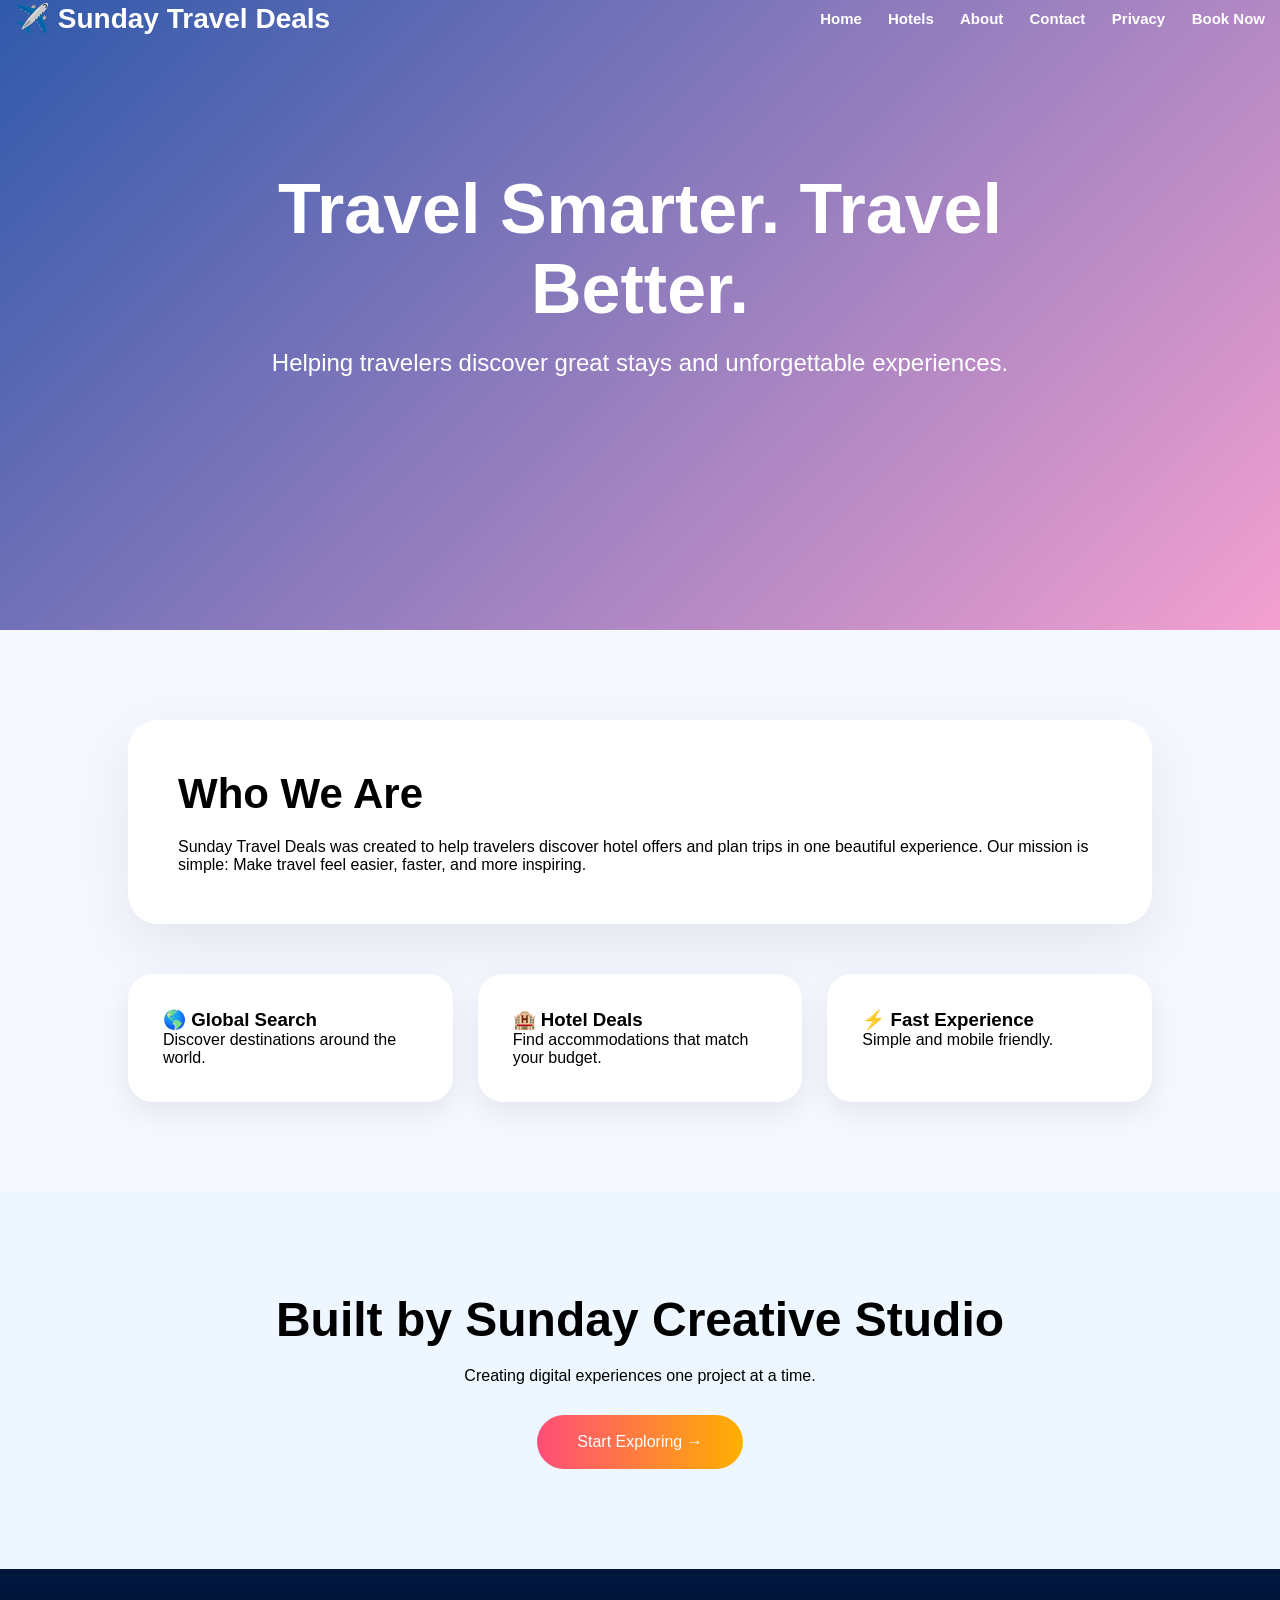
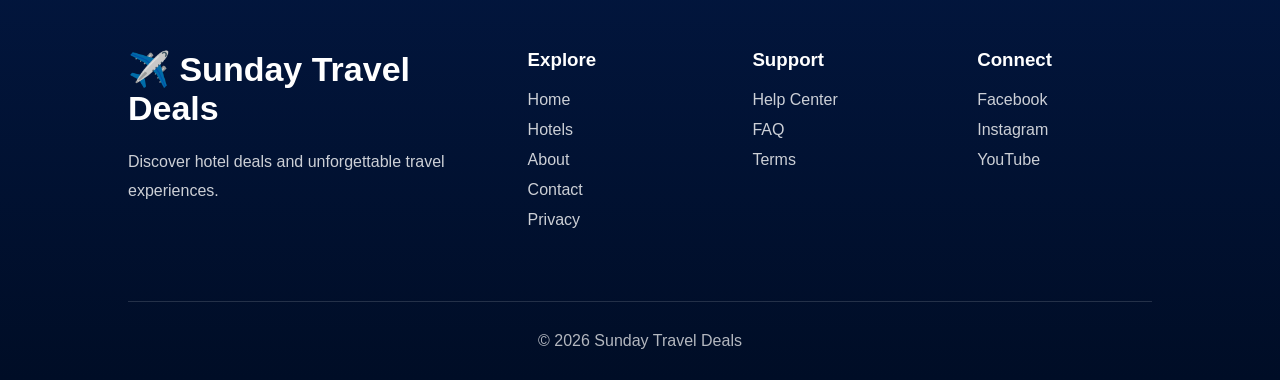
==== about.html @ 5bc079fc "Initial commit — Sunday Travel Deals site with Travelpayouts integration Includes hotel and flight s" ====
<!DOCTYPE html>
<html lang="en">

<head>
<meta charset="UTF-8">

<meta name="viewport"
content="width=device-width,initial-scale=1.0">

<title>About Us | Sunday Travel Deals</title>

<link rel="stylesheet"
href="styles.css">

</head>

<body>

<header class="about-hero">

<nav>

<div class="logo">
✈️ Sunday Travel Deals
</div>

<div class="menu">

<a href="index.html">
Home
</a>

<a href="hotels.html">
Hotels
</a>

<a href="about.html">
About
</a>
<a href="contact.html">Contact</a>

<a href="privacy.html">Privacy</a>
<button onclick="location.href='index.html'">
Book Now
</button>

</div>

</nav>

<div class="about-center">

<h1>
Travel Smarter.
Travel Better.
</h1>

<p>

Helping travelers discover great stays and unforgettable experiences.

</p>

</div>

</header>

<section class="about-content">

<div class="about-card">

<h2>
Who We Are
</h2>

<p>

Sunday Travel Deals was created to help travelers discover hotel offers and plan trips in one beautiful experience.

Our mission is simple:

Make travel feel easier, faster, and more inspiring.

</p>

</div>

<div class="about-grid">

<div class="info-box">

<h3>
🌎 Global Search
</h3>

<p>

Discover destinations around the world.

</p>

</div>

<div class="info-box">

<h3>
🏨 Hotel Deals
</h3>

<p>

Find accommodations that match your budget.

</p>

</div>

<div class="info-box">

<h3>
⚡ Fast Experience
</h3>

<p>

Simple and mobile friendly.

</p>

</div>

</div>

</section>

<section class="founder">

<h2>

Built by Sunday Creative Studio

</h2>

<p>

Creating digital experiences one project at a time.

</p>

<a href="index.html">

Start Exploring →

</a>

</section>
<footer class="site-footer">

<div class="footer-top">

<div class="footer-brand">

<h2>
✈️ Sunday Travel Deals
</h2>

<p>

Discover hotel deals and unforgettable travel experiences.

</p>

</div>

<div class="footer-links">

<h3>
Explore
</h3>

<a href="index.html">
Home
</a>

<a href="hotels.html">
Hotels
</a>

<a href="about.html">
About
</a>

<a href="contact.html">
Contact
</a>

<a href="privacy.html">
Privacy
</a>

</div>

<div class="footer-links">

<h3>
Support
</h3>

<a href="#">
Help Center
</a>

<a href="#">
FAQ
</a>

<a href="#">
Terms
</a>

</div>

<div class="footer-links">

<h3>
Connect
</h3>

<a href="#">
Facebook
</a>

<a href="#">
Instagram
</a>

<a href="#">
YouTube
</a>

</div>

</div>

<div class="footer-bottom">

© 2026 Sunday Travel Deals

</div>

</footer>

</body>

</html>
---- styles.css ----
* {
  margin: 0;
  padding: 0;
  box-sizing: border-box;
  font-family: Arial, sans-serif;
}

body {
  background: #eef6ff;
}

.hero {
  position: relative;
  height: 100vh;
  overflow: hidden;
  color: white;
}

.bg-video {
  position: absolute;
  width: 100%;
  height: 100%;
  object-fit: cover;
}

.overlay {
  position: absolute;
  inset: 0;
  background: linear-gradient(135deg, rgba(0,40,120,.65), rgba(255,0,130,.35), rgba(0,210,255,.25));
}

nav {
  position: relative;
  z-index: 5;
  display: flex;
  justify-content: space-between;
  align-items: center;
  padding: 28px 45px;
}

.logo {
  font-size: 28px;
  font-weight: bold;
}

.menu a,
.menu button {
  margin-left: 22px;
  color: white;
  background: transparent;
  border: none;
  font-weight: bold;
  text-decoration: none;
  cursor: pointer;
  font-size: 15px;
}

.hero-content {
  position: relative;
  z-index: 4;
  height: 75%;
  display: flex;
  flex-direction: column;
  justify-content: center;
  align-items: center;
  text-align: center;
}

.hero-content h1 {
  font-size: 70px;
  max-width: 900px;
}

.hero-content p {
  font-size: 22px;
  margin: 18px 0 35px;
}

.glass-search {
  width: 90%;
  max-width: 1050px;
  display: grid;
  grid-template-columns: 2fr 1fr 1fr 1fr auto;
  gap: 12px;
  padding: 20px;
  border-radius: 25px;
  background: rgba(255,255,255,.22);
  backdrop-filter: blur(18px);
  border: 1px solid rgba(255,255,255,.4);
  box-shadow: 0 25px 60px rgba(0,0,0,.25);
}

.glass-search input,
.glass-search select,
.glass-search button {
  padding: 16px;
  border-radius: 15px;
  border: none;
}

.glass-search button,
.login-btn {
  background: linear-gradient(90deg, #ff4d79, #ffb000);
  color: white;
  font-weight: bold;
  cursor: pointer;
}

.cloud {
  position: absolute;
  z-index: 2;
  width: 220px;
  height: 70px;
  background: rgba(255,255,255,.65);
  border-radius: 50px;
  filter: blur(2px);
}

.cloud::before,
.cloud::after {
  content: "";
  position: absolute;
  background: rgba(255,255,255,.7);
  border-radius: 50%;
}

.cloud::before {
  width: 90px;
  height: 90px;
  top: -40px;
  left: 35px;
}

.cloud::after {
  width: 120px;
  height: 120px;
  top: -60px;
  right: 25px;
}

.cloud1 {
  top: 20%;
  left: -250px;
  animation: clouds 55s linear infinite;
}

.cloud2 {
  top: 45%;
  left: -350px;
  transform: scale(.7);
  animation: clouds 75s linear infinite;
}

.cloud3 {
  top: 65%;
  left: -400px;
  transform: scale(1.2);
  animation: clouds 90s linear infinite;
}

@keyframes clouds {
  from { left: -400px; }
  to { left: 120%; }
}

.deals {
  padding: 80px 8%;
}

.deals h2 {
  font-size: 42px;
  margin-bottom: 30px;
}

.carousel {
  display: flex;
  align-items: center;
  gap: 20px;
}

.carousel-track {
  display: flex;
  gap: 25px;
  overflow: hidden;
  scroll-behavior: smooth;
}

.deal-card {
  min-width: 300px;
  background: white;
  border-radius: 22px;
  overflow: hidden;
  box-shadow: 0 20px 50px rgba(0,0,0,.12);
}

.deal-card img {
  width: 100%;
  height: 210px;
  object-fit: cover;
}

.deal-card h3,
.deal-card p,
.deal-card strong {
  display: block;
  padding: 0 20px;
  margin-top: 12px;
}

.deal-card strong {
  color: #0071c2;
  font-size: 22px;
  padding-bottom: 22px;
}

.arrow {
  width: 48px;
  height: 48px;
  border: none;
  border-radius: 50%;
  background: #003b95;
  color: white;
  font-size: 35px;
  cursor: pointer;
}

.modal {
  display: none;
  position: fixed;
  inset: 0;
  z-index: 99;
  background: rgba(0,0,0,.55);
  justify-content: center;
  align-items: center;
}

.modal-box {
  width: 90%;
  max-width: 420px;
  padding: 35px;
  border-radius: 25px;
  background: rgba(255,255,255,.9);
  backdrop-filter: blur(18px);
  position: relative;
}

.modal-box h2 {
  margin-bottom: 20px;
}

.modal-box input,
.modal-box button {
  width: 100%;
  padding: 15px;
  margin-top: 12px;
  border-radius: 12px;
  border: 1px solid #ddd;
}

.close {
  position: absolute;
  right: 18px;
  top: 12px;
  border: none;
  background: transparent;
  font-size: 28px;
  cursor: pointer;
}

.modal-box span {
  color: #0071c2;
  font-weight: bold;
}

@media(max-width:900px) {
  nav {
    padding: 20px;
    flex-direction: column;
    gap: 15px;
  }

  .hero-content h1 {
    font-size: 40px;
  }

  .glass-search {
    grid-template-columns: 1fr;
  }

  .menu a {
    margin-left: 10px;
  }
}.hotel-hero {
  min-height: 420px;
  background:
    linear-gradient(135deg, rgba(0, 45, 130, .75), rgba(255, 76, 120, .45)),
    url("https://images.unsplash.com/photo-1566073771259-6a8506099945") center/cover;
  color: white;
}

.hotel-hero-content {
  text-align: center;
  padding: 100px 20px;
}

.hotel-hero-content h1 {
  font-size: 56px;
  margin-bottom: 15px;
}

.hotel-hero-content p {
  font-size: 22px;
}

.hotel-widget-section {
  padding: 60px 8%;
  background: #eef6ff;
}

.hotel-widget-box {
  min-height: 350px;
  background: rgba(255,255,255,.82);
  backdrop-filter: blur(16px);
  border-radius: 28px;
  padding: 30px;
  box-shadow: 0 25px 70px rgba(0,0,0,.12);
}

.contact-section {
  padding: 60px 20px;
  text-align: center;
  background: white;
}

.contact-section h2 {
  font-size: 36px;
  margin-bottom: 10px;
}

@media(max-width:900px) {
  .hotel-hero-content h1 {
    font-size: 38px;
  }
}.about-hero{

height:70vh;

background:

linear-gradient(
135deg,
rgba(0,50,150,.8),
rgba(255,0,120,.35)
),

url("https://images.unsplash.com/photo-1488646953014-85cb44e25828")

center/cover;

color:white;

}

.about-center{

height:75%;

display:flex;

flex-direction:column;

justify-content:center;

align-items:center;

text-align:center;

padding:20px;

}

.about-center h1{

font-size:70px;

max-width:900px;

}

.about-center p{

font-size:24px;

margin-top:20px;

}

.about-content{

padding:90px 10%;

background:#f5f8ff;

}

.about-card{

background:white;

padding:50px;

border-radius:30px;

box-shadow:
0 20px 60px
rgba(0,0,0,.08);

}

.about-card h2{

font-size:42px;

margin-bottom:20px;

}

.about-grid{

margin-top:50px;

display:grid;

grid-template-columns:
repeat(
auto-fit,
minmax(280px,1fr)
);

gap:25px;

}

.info-box{

background:white;

padding:35px;

border-radius:25px;

box-shadow:
0 10px 30px
rgba(0,0,0,.08);

}

.founder{

padding:100px 20px;

text-align:center;

}

.founder h2{

font-size:48px;

}

.founder p{

margin-top:20px;

}

.founder a{

display:inline-block;

margin-top:30px;

padding:18px 40px;

border-radius:40px;

background:

linear-gradient(
90deg,
#ff4d79,
#ffb000
);

color:white;

text-decoration:none;

}

@media(max-width:900px){

.about-center h1{

font-size:42px;

}

}.contact-hero {
  height: 70vh;
  background:
    linear-gradient(135deg, rgba(0,45,130,.8), rgba(255,120,0,.35)),
    url("https://images.unsplash.com/photo-1507525428034-b723cf961d3e") center/cover;
  color: white;
}

.contact-center {
  height: 75%;
  display: flex;
  flex-direction: column;
  justify-content: center;
  align-items: center;
  text-align: center;
}

.contact-center h1 {
  font-size: 68px;
}

.contact-center p {
  font-size: 22px;
  margin-top: 15px;
}

.contact-page {
  padding: 80px 8%;
  background: #eef6ff;
}

.contact-wrapper {
  max-width: 1100px;
  margin: auto;
  display: grid;
  grid-template-columns: 1fr 1.2fr;
  gap: 30px;
}

.contact-info,
.contact-form {
  background: white;
  padding: 40px;
  border-radius: 28px;
  box-shadow: 0 20px 60px rgba(0,0,0,.08);
}

.contact-info h2,
.contact-form h2 {
  font-size: 36px;
  margin-bottom: 15px;
}

.contact-item {
  margin-top: 25px;
}

.contact-item strong {
  display: block;
  color: #003b95;
  margin-bottom: 6px;
}

.contact-form input,
.contact-form textarea {
  width: 100%;
  padding: 16px;
  margin-top: 14px;
  border-radius: 14px;
  border: 1px solid #ddd;
}

.contact-form textarea {
  min-height: 150px;
  resize: vertical;
}

.contact-form button {
  width: 100%;
  margin-top: 18px;
  padding: 16px;
  border: none;
  border-radius: 40px;
  background: linear-gradient(90deg, #ff4d79, #ffb000);
  color: white;
  font-weight: bold;
  cursor: pointer;
}

#formStatus {
  margin-top: 15px;
  color: #0071c2;
  font-weight: bold;
}

@media(max-width:900px) {
  .contact-wrapper {
    grid-template-columns: 1fr;
  }

  .contact-center h1 {
    font-size: 42px;
  }
}.policy-hero{

height:55vh;

background:

linear-gradient(
135deg,
rgba(0,45,130,.8),
rgba(0,170,255,.35)
),

url("https://images.unsplash.com/photo-1502920917128-1aa500764cbd")

center/cover;

color:white;

}

.policy-center{

height:75%;

display:flex;

flex-direction:column;

justify-content:center;

align-items:center;

text-align:center;

}

.policy-center h1{

font-size:64px;

}

.policy-center p{

font-size:22px;

margin-top:20px;

}

.policy{

padding:80px 10%;

background:#f4f8ff;

}

.policy-card{

background:white;

padding:50px;

border-radius:30px;

box-shadow:
0 20px 60px
rgba(0,0,0,.08);

}

.policy-card h2{

margin-top:35px;

margin-bottom:12px;

color:#003b95;

}

.policy-card h2:first-child{

margin-top:0;

}

.policy-card p{

line-height:1.8;

}

.footer{

display:flex;

justify-content:space-between;

padding:30px;

background:#00163f;

color:white;

}

.footer a{

color:white;

text-decoration:none;

}

@media(max-width:900px){

.policy-center h1{

font-size:42px;

}

.footer{

flex-direction:column;

gap:15px;

}

}.site-footer{

background:

linear-gradient(
180deg,
#02163e,
#000d26
);

color:white;

padding:80px 10% 30px;

}

.footer-top{

display:grid;

grid-template-columns:

2fr
1fr
1fr
1fr;

gap:50px;

}

.footer-brand h2{

font-size:34px;

margin-bottom:20px;

}

.footer-brand p{

line-height:1.8;

opacity:.8;

}

.footer-links{

display:flex;

flex-direction:column;

}

.footer-links h3{

margin-bottom:20px;

}

.footer-links a{

color:white;

opacity:.8;

text-decoration:none;

margin-bottom:12px;

transition:.3s;

}

.footer-links a:hover{

opacity:1;

transform:
translateX(5px);

}

.footer-bottom{

margin-top:60px;

padding-top:30px;

border-top:

1px solid
rgba(255,255,255,.2);

text-align:center;

opacity:.7;

}

@media(max-width:900px){

.footer-top{

grid-template-columns:
1fr;
}
}nav{

padding:2px 15px;

}

nav{

padding:2px 15px;

}

.logo{

margin:0;

padding:0;

}

.logo img{

height:250px;

}

/* ── Search tabs ─────────────────────────────────────────────────────────────── */
.search-tabs {
  display: flex;
  gap: 10px;
  margin-bottom: 16px;
}

.tab-btn {
  padding: 11px 32px;
  border-radius: 30px;
  border: 2px solid rgba(255,255,255,.55);
  background: transparent;
  color: white;
  font-weight: bold;
  cursor: pointer;
  font-size: 15px;
  transition: background .2s, border-color .2s;
}

.tab-btn.active,
.tab-btn:hover {
  background: rgba(255,255,255,.28);
  border-color: white;
}

.glass-search--flights {
  display: none;
  grid-template-columns: 1.5fr 1.5fr 1fr 1fr auto;
}

/* ── Deal cards as links ──────────────────────────────────────────────────────── */
a.deal-card {
  text-decoration: none;
  color: inherit;
  display: block;
  transition: transform .2s, box-shadow .2s;
}

a.deal-card:hover {
  transform: translateY(-6px);
  box-shadow: 0 30px 65px rgba(0,0,0,.18);
}

.deals-subtitle {
  color: #555;
  margin-bottom: 28px;
  font-size: 14px;
}

/* ── Flights page ────────────────────────────────────────────────────────────── */
.flights-hero {
  min-height: 420px;
  background:
    linear-gradient(135deg, rgba(0, 45, 130, .75), rgba(255, 76, 120, .45)),
    url("https://images.unsplash.com/photo-1436491865332-7a61a109cc05") center/cover;
  color: white;
}

.flights-hero-content {
  text-align: center;
  padding: 100px 20px;
}

.flights-hero-content h1 {
  font-size: 56px;
  margin-bottom: 15px;
}

.flights-hero-content p {
  font-size: 22px;
}

.flights-widget-section {
  padding: 60px 8%;
  background: #eef6ff;
}

.flights-widget-box {
  min-height: 200px;
  background: rgba(255,255,255,.85);
  -webkit-backdrop-filter: blur(16px);
  backdrop-filter: blur(16px);
  border-radius: 28px;
  padding: 35px;
  box-shadow: 0 25px 70px rgba(0,0,0,.12);
}

/* ── Why Travelpayouts section ───────────────────────────────────────────────── */
.why-travelpayouts {
  padding: 70px 8%;
  background: white;
}

.why-grid {
  display: grid;
  grid-template-columns: repeat(auto-fit, minmax(260px, 1fr));
  gap: 25px;
  max-width: 1000px;
  margin: auto;
}

.why-card {
  text-align: center;
  padding: 40px 30px;
  border-radius: 24px;
  background: #f4f8ff;
  box-shadow: 0 10px 30px rgba(0,0,0,.06);
}

.why-card span {
  font-size: 42px;
}

.why-card h3 {
  font-size: 22px;
  margin: 14px 0 10px;
  color: #003b95;
}

.why-card p {
  line-height: 1.7;
  color: #555;
}

/* ── Footer affiliate note ───────────────────────────────────────────────────── */
.footer-affiliate-note {
  margin-top: 12px;
  font-size: 12px;
  opacity: .5;
  line-height: 1.6;
}

@media(max-width:900px) {
  .flights-hero-content h1 {
    font-size: 38px;
  }

  .glass-search--flights {
    grid-template-columns: 1fr;
  }
}
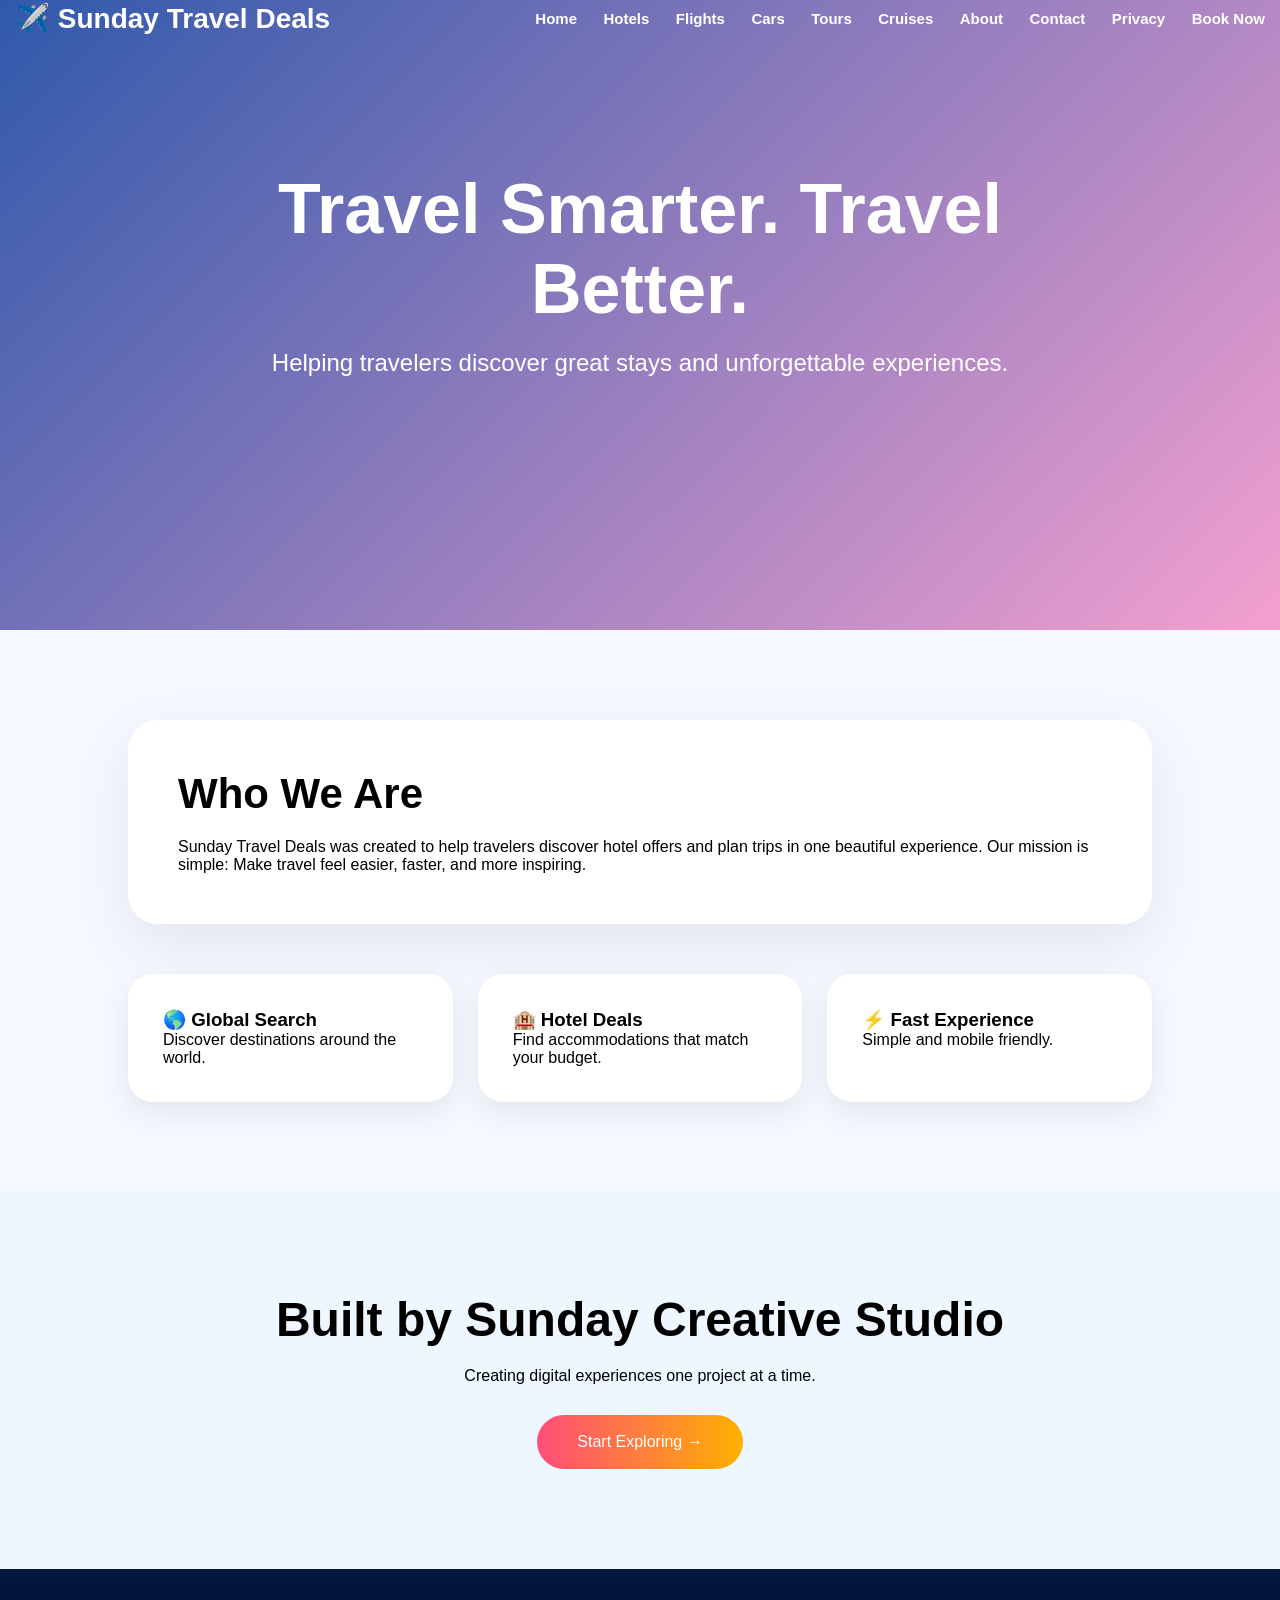
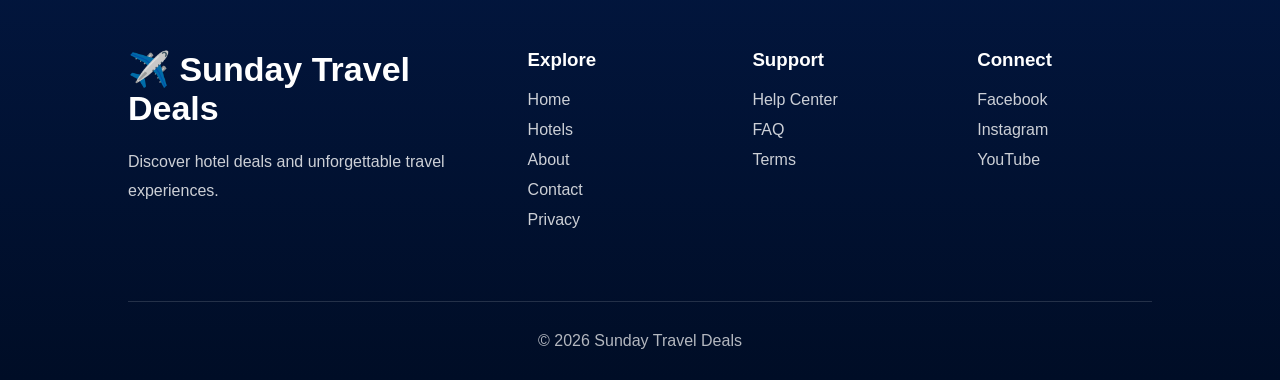
==== commit 031e44cf: "Add cars, tours & activities, and cruises pages New pages: cars.html (Discover Cars / RentalCars), t" ====
--- a/about.html
+++ b/about.html
@@ -25,27 +25,20 @@
 </div>
 
 <div class="menu">
-
-<a href="index.html">
-Home
-</a>
-
-<a href="hotels.html">
-Hotels
-</a>
-
-<a href="about.html">
-About
-</a>
+<a href="index.html">Home</a>
+<a href="hotels.html">Hotels</a>
+<a href="flights.html">Flights</a>
+<a href="cars.html">Cars</a>
+<a href="tours.html">Tours</a>
+<a href="cruises.html">Cruises</a>
+<a href="about.html">About</a>
 <a href="contact.html">Contact</a>
-
 <a href="privacy.html">Privacy</a>
-<button onclick="location.href='index.html'">
-Book Now
-</button>
-
-</div>
-
+<button type="button" onclick="location.href='index.html'">Book Now</button>
+
+</div>
+
+<button type="button" class="hamburger" id="hamburger" onclick="toggleMenu()" aria-label="Open menu">&#9776;</button>
 </nav>
 
 <div class="about-center">
@@ -250,6 +243,7 @@
 
 </footer>
 
+<script src="script.js"></script>
 </body>
 
 </html>
--- a/styles.css
+++ b/styles.css
@@ -85,6 +85,7 @@
   padding: 20px;
   border-radius: 25px;
   background: rgba(255,255,255,.22);
+  -webkit-backdrop-filter: blur(18px);
   backdrop-filter: blur(18px);
   border: 1px solid rgba(255,255,255,.4);
   box-shadow: 0 25px 60px rgba(0,0,0,.25);
@@ -240,6 +241,7 @@
   padding: 35px;
   border-radius: 25px;
   background: rgba(255,255,255,.9);
+  -webkit-backdrop-filter: blur(18px);
   backdrop-filter: blur(18px);
   position: relative;
 }
@@ -320,6 +322,7 @@
 .hotel-widget-box {
   min-height: 350px;
   background: rgba(255,255,255,.82);
+  -webkit-backdrop-filter: blur(16px);
   backdrop-filter: blur(16px);
   border-radius: 28px;
   padding: 30px;
@@ -1016,4 +1019,641 @@
   .glass-search--flights {
     grid-template-columns: 1fr;
   }
+}
+
+/* ── Category tiles (homepage) ──────────────────────────────────────────────── */
+.categories {
+  padding: 80px 8%;
+  background: white;
+}
+
+.categories h2 {
+  font-size: 42px;
+  margin-bottom: 8px;
+}
+
+.categories-lead {
+  color: #666;
+  font-size: 17px;
+  margin-bottom: 40px;
+}
+
+.category-grid {
+  display: grid;
+  grid-template-columns: repeat(5, 1fr);
+  gap: 18px;
+}
+
+.category-tile {
+  display: flex;
+  flex-direction: column;
+  align-items: center;
+  justify-content: center;
+  gap: 12px;
+  padding: 36px 16px;
+  border-radius: 22px;
+  text-decoration: none;
+  color: white;
+  font-weight: bold;
+  font-size: 16px;
+  text-align: center;
+  transition: transform .2s, box-shadow .2s;
+  box-shadow: 0 12px 35px rgba(0,0,0,.15);
+}
+
+.category-tile:hover {
+  transform: translateY(-6px);
+  box-shadow: 0 22px 55px rgba(0,0,0,.2);
+}
+
+.category-tile span {
+  font-size: 38px;
+}
+
+.tile-hotels  { background: linear-gradient(135deg, #003b95, #0071c2); }
+.tile-flights { background: linear-gradient(135deg, #ff4d79, #ffb000); }
+.tile-cars    { background: linear-gradient(135deg, #00a878, #005f43); }
+.tile-tours   { background: linear-gradient(135deg, #7c3aed, #c026d3); }
+.tile-cruises { background: linear-gradient(135deg, #0ea5e9, #0c4a6e); }
+
+/* ── Shared widget section styles ────────────────────────────────────────────── */
+.fallback-search {
+  margin-top: 30px;
+  padding-top: 28px;
+  border-top: 1px solid #eee;
+}
+
+.fallback-search h3 {
+  font-size: 22px;
+  margin-bottom: 16px;
+  color: #003b95;
+}
+
+.search-note {
+  margin-top: 14px;
+  font-size: 14px;
+  color: #666;
+}
+
+.tour-partners {
+  margin-top: 20px;
+  display: flex;
+  align-items: center;
+  flex-wrap: wrap;
+  gap: 10px;
+}
+
+.tour-partners p {
+  color: #555;
+  font-size: 14px;
+  margin: 0;
+}
+
+.partner-btn {
+  padding: 8px 20px;
+  border-radius: 30px;
+  background: #eef6ff;
+  color: #003b95;
+  text-decoration: none;
+  font-weight: bold;
+  font-size: 14px;
+  border: 1px solid #cce0ff;
+  transition: background .2s, color .2s;
+}
+
+.partner-btn:hover {
+  background: #003b95;
+  color: white;
+}
+
+/* ── Cars page ───────────────────────────────────────────────────────────────── */
+.cars-hero {
+  min-height: 420px;
+  background:
+    linear-gradient(135deg, rgba(0, 90, 60, .78), rgba(0, 160, 100, .4)),
+    url("https://images.unsplash.com/photo-1449965408869-eaa3f722e40d") center/cover;
+  color: white;
+}
+
+.cars-hero-content {
+  text-align: center;
+  padding: 100px 20px;
+}
+
+.cars-hero-content h1 { font-size: 56px; margin-bottom: 15px; }
+.cars-hero-content p  { font-size: 22px; }
+
+.cars-widget-section {
+  padding: 60px 8%;
+  background: #eef6ff;
+}
+
+.cars-widget-box {
+  background: rgba(255,255,255,.85);
+  -webkit-backdrop-filter: blur(16px);
+  backdrop-filter: blur(16px);
+  border-radius: 28px;
+  padding: 35px;
+  box-shadow: 0 25px 70px rgba(0,0,0,.12);
+}
+
+.car-search-form {
+  display: grid;
+  grid-template-columns: 2fr 1fr 1fr auto;
+  gap: 12px;
+}
+
+.car-search-form input,
+.car-search-form button {
+  padding: 15px 16px;
+  border-radius: 14px;
+  border: 1px solid #dde;
+  font-size: 15px;
+}
+
+.car-search-form button {
+  background: linear-gradient(90deg, #00a878, #005f43);
+  color: white;
+  border: none;
+  font-weight: bold;
+  cursor: pointer;
+  white-space: nowrap;
+}
+
+/* ── Tours page ──────────────────────────────────────────────────────────────── */
+.tours-hero {
+  min-height: 420px;
+  background:
+    linear-gradient(135deg, rgba(100, 20, 180, .75), rgba(200, 0, 180, .4)),
+    url("https://images.unsplash.com/photo-1473116763249-2faaef81ccda") center/cover;
+  color: white;
+}
+
+.tours-hero-content {
+  text-align: center;
+  padding: 100px 20px;
+}
+
+.tours-hero-content h1 { font-size: 56px; margin-bottom: 15px; }
+.tours-hero-content p  { font-size: 22px; }
+
+.tours-widget-section {
+  padding: 60px 8%;
+  background: #eef6ff;
+}
+
+.tours-widget-box {
+  background: rgba(255,255,255,.85);
+  -webkit-backdrop-filter: blur(16px);
+  backdrop-filter: blur(16px);
+  border-radius: 28px;
+  padding: 35px;
+  box-shadow: 0 25px 70px rgba(0,0,0,.12);
+}
+
+.tour-search-form {
+  display: grid;
+  grid-template-columns: 2fr 1fr auto;
+  gap: 12px;
+  margin-bottom: 20px;
+}
+
+.tour-search-form input,
+.tour-search-form button {
+  padding: 15px 16px;
+  border-radius: 14px;
+  border: 1px solid #dde;
+  font-size: 15px;
+}
+
+.tour-search-form button {
+  background: linear-gradient(90deg, #7c3aed, #c026d3);
+  color: white;
+  border: none;
+  font-weight: bold;
+  cursor: pointer;
+}
+
+/* ── Cruises page ────────────────────────────────────────────────────────────── */
+.cruises-hero {
+  min-height: 420px;
+  background:
+    linear-gradient(135deg, rgba(0, 60, 120, .75), rgba(0, 170, 230, .4)),
+    url("https://images.unsplash.com/photo-1548574505-5e239809ee19") center/cover;
+  color: white;
+}
+
+.cruises-hero-content {
+  text-align: center;
+  padding: 100px 20px;
+}
+
+.cruises-hero-content h1 { font-size: 56px; margin-bottom: 15px; }
+.cruises-hero-content p  { font-size: 22px; }
+
+.cruises-widget-section {
+  padding: 60px 8%;
+  background: #eef6ff;
+}
+
+.cruises-widget-box {
+  background: rgba(255,255,255,.85);
+  -webkit-backdrop-filter: blur(16px);
+  backdrop-filter: blur(16px);
+  border-radius: 28px;
+  padding: 35px;
+  box-shadow: 0 25px 70px rgba(0,0,0,.12);
+}
+
+.cruises-widget-box h3 {
+  font-size: 22px;
+  color: #003b95;
+  margin-bottom: 16px;
+}
+
+.cruise-search-form {
+  display: grid;
+  grid-template-columns: 2fr 1fr 1fr auto;
+  gap: 12px;
+}
+
+.cruise-search-form input,
+.cruise-search-form select,
+.cruise-search-form button {
+  padding: 15px 16px;
+  border-radius: 14px;
+  border: 1px solid #dde;
+  font-size: 15px;
+}
+
+.cruise-search-form button {
+  background: linear-gradient(90deg, #0ea5e9, #0c4a6e);
+  color: white;
+  border: none;
+  font-weight: bold;
+  cursor: pointer;
+  white-space: nowrap;
+}
+
+/* ── Cruise destination grid ─────────────────────────────────────────────────── */
+.cruise-destinations {
+  padding: 80px 8%;
+  background: white;
+}
+
+.cruise-destinations h2 {
+  font-size: 42px;
+  margin-bottom: 30px;
+}
+
+.dest-grid {
+  display: grid;
+  grid-template-columns: repeat(4, 1fr);
+  gap: 18px;
+}
+
+.dest-card {
+  position: relative;
+  height: 220px;
+  border-radius: 22px;
+  overflow: hidden;
+  text-decoration: none;
+  display: flex;
+  align-items: flex-end;
+  transition: transform .2s;
+}
+
+.dest-card:hover {
+  transform: translateY(-5px);
+}
+
+.dest-bg {
+  position: absolute;
+  inset: 0;
+  background-size: cover;
+  background-position: center;
+  transition: transform .4s;
+}
+
+.dest-card:hover .dest-bg {
+  transform: scale(1.05);
+}
+
+.dest-overlay {
+  position: absolute;
+  inset: 0;
+  background: linear-gradient(to top, rgba(0,0,0,.65), transparent);
+}
+
+.dest-label {
+  position: relative;
+  z-index: 1;
+  color: white;
+  font-size: 20px;
+  font-weight: bold;
+  padding: 20px;
+}
+
+/* ── Hamburger button (hidden on desktop) ──────────────────────────────────── */
+.hamburger {
+  display: none;
+  background: transparent;
+  border: 2px solid rgba(255,255,255,.6);
+  color: white;
+  font-size: 20px;
+  width: 44px;
+  height: 44px;
+  border-radius: 10px;
+  cursor: pointer;
+  flex-shrink: 0;
+  align-items: center;
+  justify-content: center;
+  position: relative;
+  z-index: 200;
+}
+
+/* ── Mobile breakpoint ─────────────────────────────────────────────────────── */
+@media(max-width: 768px) {
+
+  .hamburger {
+    display: flex;
+  }
+
+  /* Nav: keep as row for logo + hamburger */
+  nav {
+    padding: 12px 20px;
+    flex-direction: row;
+    gap: 0;
+    justify-content: space-between;
+    align-items: center;
+    position: relative;
+    z-index: 200;
+  }
+
+  .logo img {
+    height: 55px;
+  }
+
+  /* Fullscreen overlay menu */
+  .menu {
+    display: none;
+    position: fixed;
+    inset: 0;
+    flex-direction: column;
+    background: rgba(0, 12, 48, .97);
+    -webkit-backdrop-filter: blur(12px);
+    backdrop-filter: blur(12px);
+    padding: 80px 36px 40px;
+    gap: 0;
+    z-index: 150;
+    overflow-y: auto;
+  }
+
+  .menu.open {
+    display: flex;
+  }
+
+  .menu a,
+  .menu button {
+    font-size: 20px;
+    font-weight: bold;
+    margin: 0;
+    padding: 18px 0;
+    border-bottom: 1px solid rgba(255,255,255,.12);
+    border-left: none;
+    border-right: none;
+    border-top: none;
+    border-radius: 0;
+    background: transparent;
+    color: white;
+    text-align: left;
+    width: 100%;
+    display: block;
+  }
+
+  /* ── Hero ── */
+  .hero {
+    height: auto;
+    min-height: 100vh;
+  }
+
+  .hero-content {
+    height: auto;
+    padding: 20px 20px 50px;
+    margin-top: 0;
+    gap: 0;
+  }
+
+  .hero-content h1 {
+    font-size: 30px;
+    line-height: 1.2;
+  }
+
+  .hero-content p {
+    font-size: 16px;
+    margin: 10px 0 18px;
+  }
+
+  /* ── Search tabs ── */
+  .search-tabs {
+    width: 100%;
+    justify-content: center;
+    margin-bottom: 14px;
+  }
+
+  .tab-btn {
+    padding: 10px 22px;
+    font-size: 14px;
+  }
+
+  /* ── Search form ── */
+  .glass-search {
+    grid-template-columns: 1fr;
+    width: 92%;
+    padding: 16px;
+    gap: 10px;
+    border-radius: 18px;
+  }
+
+  .glass-search input,
+  .glass-search select,
+  .glass-search button {
+    padding: 14px 16px;
+    font-size: 15px;
+    border-radius: 12px;
+  }
+
+  /* ── Deals ── */
+  .deals {
+    padding: 50px 5%;
+  }
+
+  .deals h2 {
+    font-size: 28px;
+    margin-bottom: 8px;
+  }
+
+  .deal-card {
+    min-width: 240px;
+  }
+
+  .deal-card img {
+    height: 160px;
+  }
+
+  .arrow {
+    width: 36px;
+    height: 36px;
+    font-size: 26px;
+  }
+
+  /* ── Hotel / flights hero pages ── */
+  .hotel-hero-content,
+  .flights-hero-content {
+    padding: 80px 20px;
+  }
+
+  .hotel-hero-content h1,
+  .flights-hero-content h1 {
+    font-size: 32px;
+  }
+
+  .hotel-hero-content p,
+  .flights-hero-content p {
+    font-size: 16px;
+  }
+
+  .hotel-widget-section,
+  .flights-widget-section {
+    padding: 40px 5%;
+  }
+
+  .hotel-widget-box,
+  .flights-widget-box {
+    padding: 20px;
+    border-radius: 18px;
+  }
+
+  /* ── Why section ── */
+  .why-travelpayouts {
+    padding: 50px 5%;
+  }
+
+  /* ── About / contact page heroes ── */
+  .about-hero,
+  .contact-hero,
+  .policy-hero {
+    height: auto;
+    min-height: 45vh;
+  }
+
+  .about-center,
+  .contact-center,
+  .policy-center {
+    height: auto;
+    padding: 70px 20px 40px;
+  }
+
+  .about-center h1 {
+    font-size: 32px;
+  }
+
+  .contact-center h1 {
+    font-size: 32px;
+  }
+
+  .policy-center h1 {
+    font-size: 32px;
+  }
+
+  .about-content {
+    padding: 50px 5%;
+  }
+
+  .about-card {
+    padding: 30px 20px;
+  }
+
+  .about-card h2 {
+    font-size: 28px;
+  }
+
+  /* ── Category tiles ── */
+  .category-grid {
+    grid-template-columns: repeat(3, 1fr);
+  }
+
+  .category-tile {
+    padding: 26px 10px;
+    font-size: 14px;
+  }
+
+  .category-tile span {
+    font-size: 28px;
+  }
+
+  /* ── Cars / Tours / Cruises search forms ── */
+  .car-search-form,
+  .tour-search-form,
+  .cruise-search-form {
+    grid-template-columns: 1fr;
+  }
+
+  .cars-hero-content h1,
+  .tours-hero-content h1,
+  .cruises-hero-content h1 {
+    font-size: 32px;
+  }
+
+  .cars-hero-content p,
+  .tours-hero-content p,
+  .cruises-hero-content p {
+    font-size: 16px;
+  }
+
+  .cars-hero-content,
+  .tours-hero-content,
+  .cruises-hero-content {
+    padding: 80px 20px;
+  }
+
+  .cars-widget-section,
+  .tours-widget-section,
+  .cruises-widget-section {
+    padding: 40px 5%;
+  }
+
+  /* ── Cruise destination grid ── */
+  .dest-grid {
+    grid-template-columns: repeat(2, 1fr);
+  }
+
+  .cruise-destinations {
+    padding: 50px 5%;
+  }
+
+  .cruise-destinations h2 {
+    font-size: 28px;
+  }
+}
+
+/* ── Small phones (≤420px) ─────────────────────────────────────────────────── */
+@media(max-width: 420px) {
+  .hero-content h1 {
+    font-size: 26px;
+  }
+
+  .glass-search {
+    width: 96%;
+    padding: 12px;
+  }
+
+  .tab-btn {
+    padding: 9px 16px;
+    font-size: 13px;
+  }
+
+  .deal-card {
+    min-width: 210px;
+  }
 }
